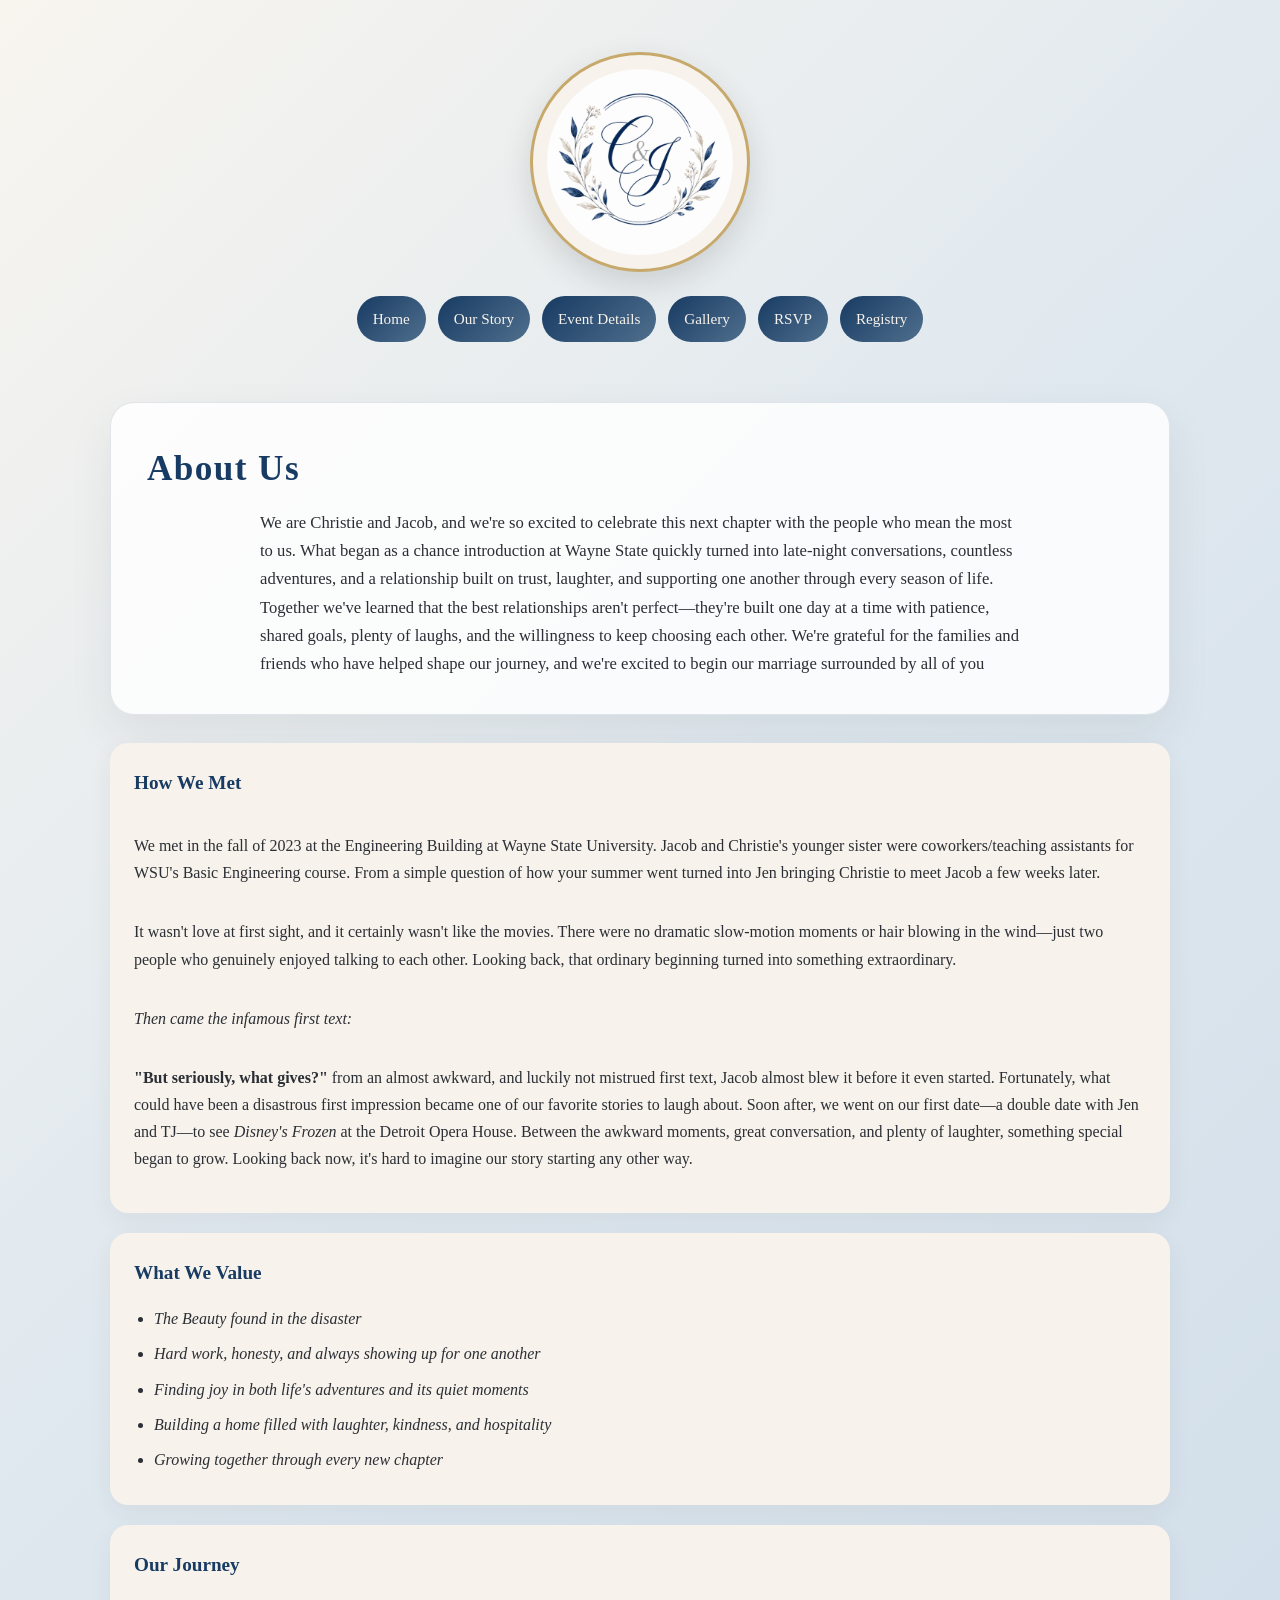
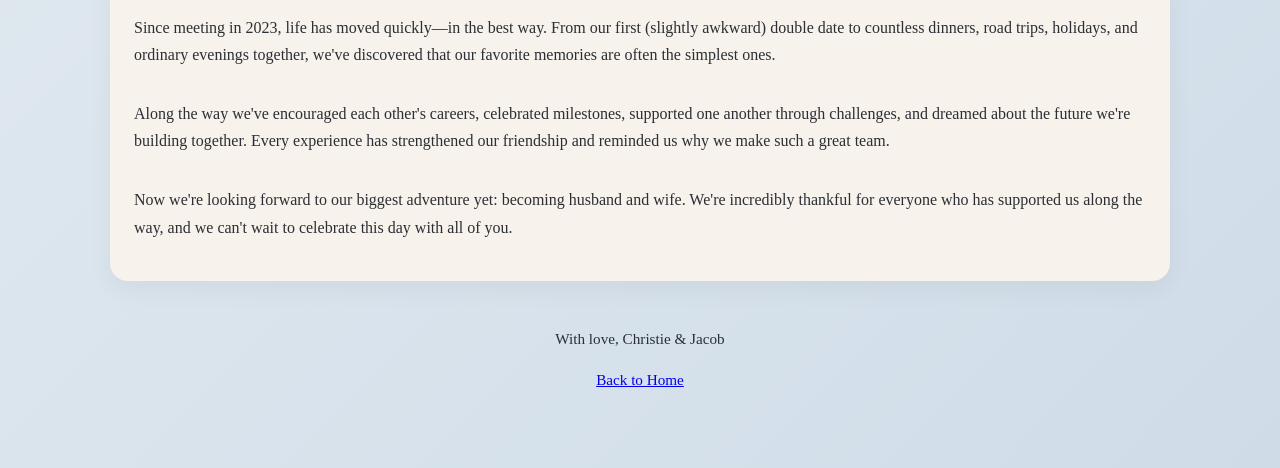
==== Wedding/WeddingSite/about-us.html @ 81b4ccc5 "Initial Commit of files for hosting" ====
<!DOCTYPE html>
<html lang="en">
<head>
  <meta charset="UTF-8" />
  <meta name="viewport" content="width=device-width, initial-scale=1.0" />
  <title>About Us</title>
  <style>
    :root {
      --blue: #dfe8ef;
      --navy: #183b63;
      --steel: #4f6f8d;
      --gold: #c7a96b;
      --ink: #2b2f35;
      --cream: #f7f2eb;
    }

    * {
      box-sizing: border-box;
    }

    body {
      margin: 0;
      font-family: "Georgia", "Times New Roman", serif;
      color: var(--ink);
      background: linear-gradient(135deg, #f8f5ef 0%, var(--blue) 45%, #cfdce8 100%);
      line-height: 1.7;
    }

    .page {
      max-width: 1100px;
      margin: 0 auto;
      padding: 32px 20px 60px;
    }

    header {
      text-align: center;
      padding: 20px 0 30px;
    }

    .emblem {
      width: 220px;
      height: 220px;
      margin: 0 auto 24px;
      border-radius: 50%;
      border: 3px solid var(--gold);
      background: var(--cream);
      display: flex;
      align-items: center;
      justify-content: center;
      padding: 14px;
      box-shadow: 0 12px 30px rgba(47, 47, 47, 0.15);
      overflow: hidden;
    }

    .emblem img {
      width: 100%;
      height: 100%;
      object-fit: cover;
      border-radius: 50%;
      display: block;
    }

    nav {
      display: flex;
      justify-content: center;
      flex-wrap: wrap;
      gap: 12px;
      margin-bottom: 30px;
    }

    nav a {
      text-decoration: none;
      color: var(--cream);
      background: linear-gradient(135deg, var(--navy), var(--steel));
      padding: 10px 16px;
      border-radius: 999px;
      font-size: 0.95rem;
      transition: transform 0.2s ease, background 0.2s ease;
    }

    nav a:hover {
      transform: translateY(-2px);
      background: linear-gradient(135deg, var(--gold), #d8be82);
      color: var(--ink);
    }

    .hero {
      background: rgba(255, 255, 255, 0.82);
      border: 1px solid rgba(24, 59, 99, 0.12);
      border-radius: 24px;
      padding: 36px;
      box-shadow: 0 18px 45px rgba(47, 47, 47, 0.08);
      margin-bottom: 28px;
    }

    .hero h1 {
      font-size: 2.2rem;
      margin: 0 0 10px;
      color: var(--navy);
      letter-spacing: 0.04em;
    }

    .hero p {
      max-width: 760px;
      margin: 0 auto;
      font-size: 1.04rem;
    }

    .content-stack {
      display: flex;
      flex-direction: column;
      gap: 20px;
    }

    .card {
      background: var(--cream);
      border-radius: 18px;
      padding: 24px;
      box-shadow: 0 8px 24px rgba(47, 47, 47, 0.06);
      display: flex;
      flex-direction: column;
      justify-content: space-between;
      min-height: 220px;
    }

    .card h2 {
      color: var(--navy);
      margin-top: 0;
      font-size: 1.2rem;
    }

    ul {
      padding-left: 20px;
      margin: 0;
    }

    li {
      margin-bottom: 8px;
    }

    footer {
      text-align: center;
      padding-top: 30px;
      color: var(--ink);
      font-size: 0.95rem;
    }

    @media (max-width: 760px) {
      .card {
        min-height: auto;
      }
    }
  </style>
</head>
<body>
  <div class="page">
    <header>
      <div class="emblem" aria-label="Wedding emblem">
        <img src="../images/wedding-emblem-color.png" alt="Wedding emblem" />
      </div>
      <nav>
        <a href="homepage.html">Home</a>
        <a href="about-us.html">Our Story</a>
        <a href="event-details.html">Event Details</a>
        <a href="gallery.html">Gallery</a>
        <a href="rsvp.html">RSVP</a>
        <a href="registry.html">Registry</a>
      </nav>
    </header>

    <section class="hero" id="story">
      <h1>About Us</h1>
      <p>We are Christie and Jacob, and we're so excited to celebrate this next chapter with the people who mean the most to us. What began as a chance introduction at Wayne State quickly turned into late-night conversations, countless adventures, and a relationship built on trust, laughter, and supporting one another through every season of life.</p>
      <p>Together we've learned that the best relationships aren't perfect—they're built one day at a time with patience, shared goals, plenty of laughs, and the willingness to keep choosing each other. We're grateful for the families and friends who have helped shape our journey, and we're excited to begin our marriage surrounded by all of you</p>
    </section>

    <section class="content-stack">
      <article class="card">
        <h2>How We Met</h2>
        <p>We met in the fall of 2023 at the Engineering Building at Wayne State University. Jacob and Christie's younger sister were coworkers/teaching assistants for WSU's Basic Engineering course. From a simple question of how your summer went turned into Jen bringing Christie to meet Jacob a few weeks later.</p>
        <p>It wasn't love at first sight, and it certainly wasn't like the movies. There were no dramatic slow-motion moments or hair blowing in the wind—just two people who genuinely enjoyed talking to each other. Looking back, that ordinary beginning turned into something extraordinary.</p>
        <p><i>Then came the infamous first text:</i></p>
        <p><b>"But seriously, what gives?"</b> from an almost awkward, and luckily not mistrued first text, Jacob almost blew it before it even started. Fortunately, what could have been a disastrous first impression became one of our favorite stories to laugh about. Soon after, we went on our first date—a double date with Jen and TJ—to see <i>Disney's Frozen</i> at the Detroit Opera House. Between the awkward moments, great conversation, and plenty of laughter, something special began to grow. Looking back now, it's hard to imagine our story starting any other way.</p>
      </article>

      <article class="card" id="values">
        <h2>What We Value</h2>
        <ul>
          <li><i>The Beauty found in the disaster</i></li>
          <li><i>Hard work, honesty, and always showing up for one another</i></li>
          <li><i>Finding joy in both life's adventures and its quiet moments</i></li>
          <li><i>Building a home filled with laughter, kindness, and hospitality</i></li>
          <li><i>Growing together through every new chapter</i></li>
        </ul>
      </article>

      <article class="card" id="journey">
        <h2>Our Journey</h2>
        <p>Since meeting in 2023, life has moved quickly—in the best way. From our first (slightly awkward) double date to countless dinners, road trips, holidays, and ordinary evenings together, we've discovered that our favorite memories are often the simplest ones.</p>
        <p>Along the way we've encouraged each other's careers, celebrated milestones, supported one another through challenges, and dreamed about the future we're building together. Every experience has strengthened our friendship and reminded us why we make such a great team.</p>
        <p>Now we're looking forward to our biggest adventure yet: becoming husband and wife. We're incredibly thankful for everyone who has supported us along the way, and we can't wait to celebrate this day with all of you.</p>
      </article>
    </section>

    <footer>
      <p>With love, Christie &amp; Jacob</p>
      <p><a href="homepage.html">Back to Home</a></p>
    </footer>
  </div>
</body>
</html>
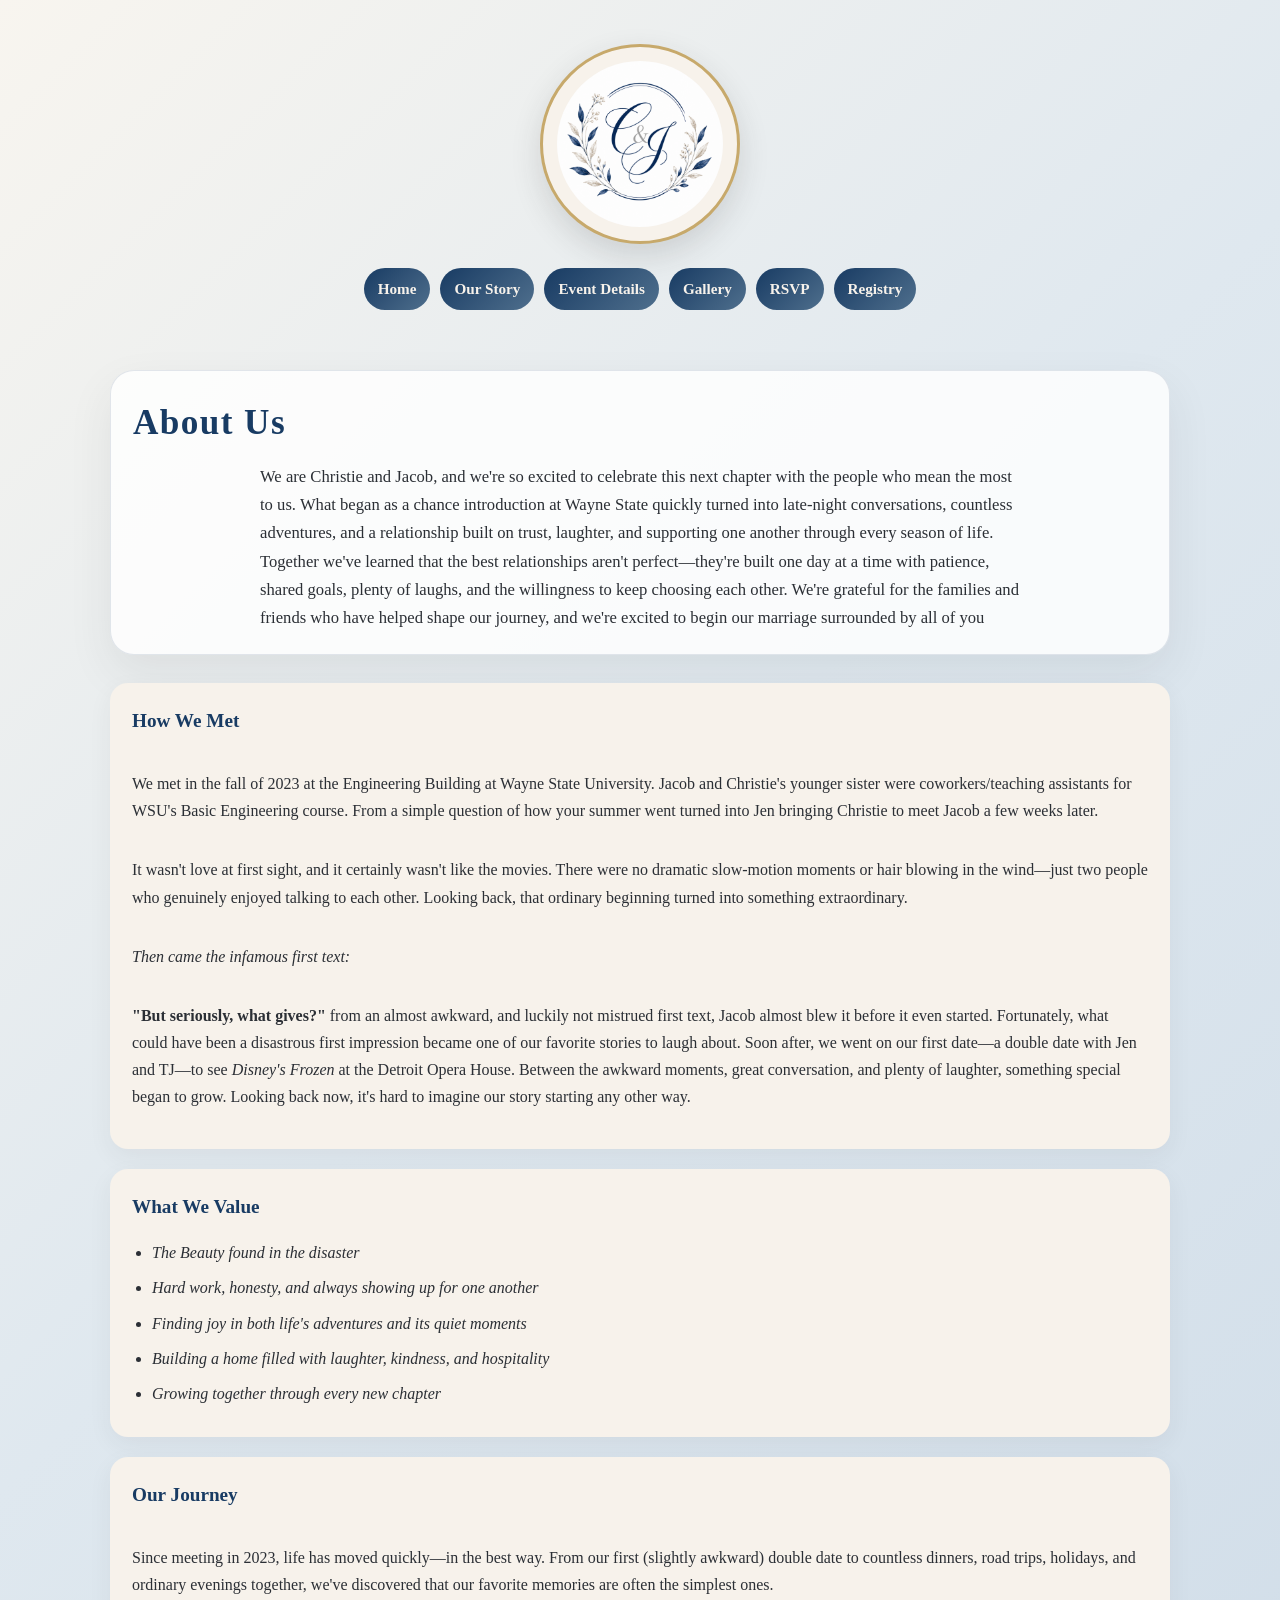
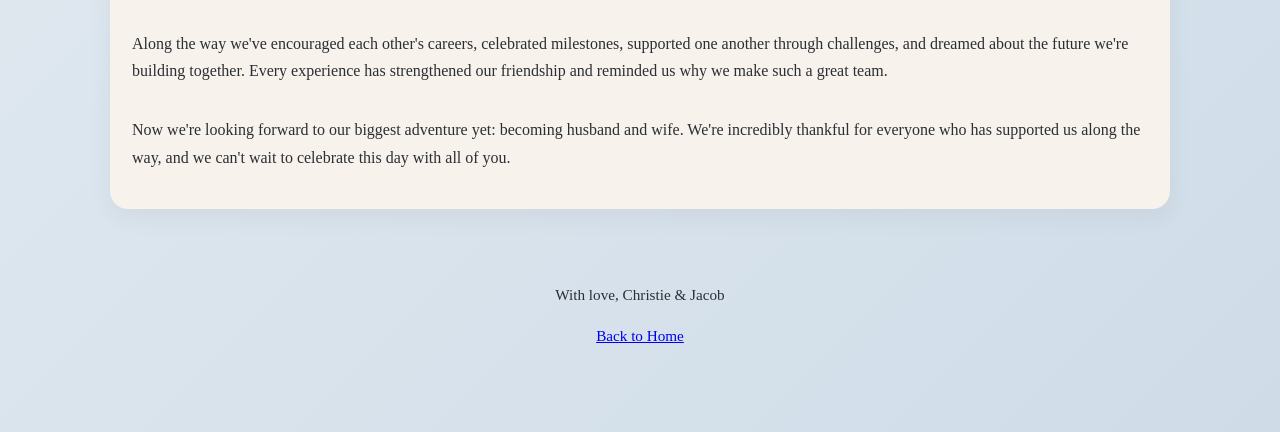
==== commit 3e997e12: "modified:   Wedding/WeddingSite/about-us.html 	modified:   Wedding/WeddingSite/event-details.html 	n" ====
--- a/Wedding/WeddingSite/about-us.html
+++ b/Wedding/WeddingSite/about-us.html
@@ -151,6 +151,7 @@
       }
     }
   </style>
+  <link rel="stylesheet" href="finish.css">
 </head>
 <body>
   <div class="page">
--- a/Wedding/WeddingSite/finish.css
+++ b/Wedding/WeddingSite/finish.css
@@ -0,0 +1,75 @@
+/* Finishing stylesheet — lightweight overrides and alignment fixes */
+:root{
+  --finish-gap: 18px;
+}
+
+/* Page container tweaks */
+.page{
+  padding-top:24px;
+  padding-bottom:56px;
+}
+
+/* Header / emblem alignment improvements */
+header{
+  display:flex;
+  flex-direction:column;
+  align-items:center;
+  gap:12px;
+}
+
+.emblem{
+  width:200px !important;
+  height:200px !important;
+  margin-bottom:12px !important;
+}
+
+/* Slightly tighten nav and emphasize active links */
+nav{
+  gap:10px !important;
+  justify-content:center !important;
+}
+
+nav a{
+  padding:8px 14px !important;
+  font-weight:600 !important;
+}
+
+nav a[aria-current="page"], nav a.active{
+  box-shadow:0 6px 18px rgba(24,59,99,0.12);
+  transform:none !important;
+}
+
+/* Card/grid spacing consistency */
+.sections, .layout{
+  gap:20px !important;
+}
+
+.card, .form-card, .hero, .countdown-card{
+  padding:22px !important;
+}
+
+/* Forms: improve label alignment and input sizing */
+.form-grid{
+  gap:14px !important;
+}
+
+label{ 
+  gap:6px !important;
+}
+
+input, textarea, select{
+  min-height:40px;
+}
+
+/* Footer spacing */
+footer{
+  margin-top:28px;
+  padding-bottom:12px;
+}
+
+/* Responsive tweaks */
+@media (max-width:640px){
+  .emblem{ width:160px !important; height:160px !important; }
+  .hero, .form-card, .countdown-card{ padding:18px !important; }
+  .page{ padding-left:16px; padding-right:16px; }
+}
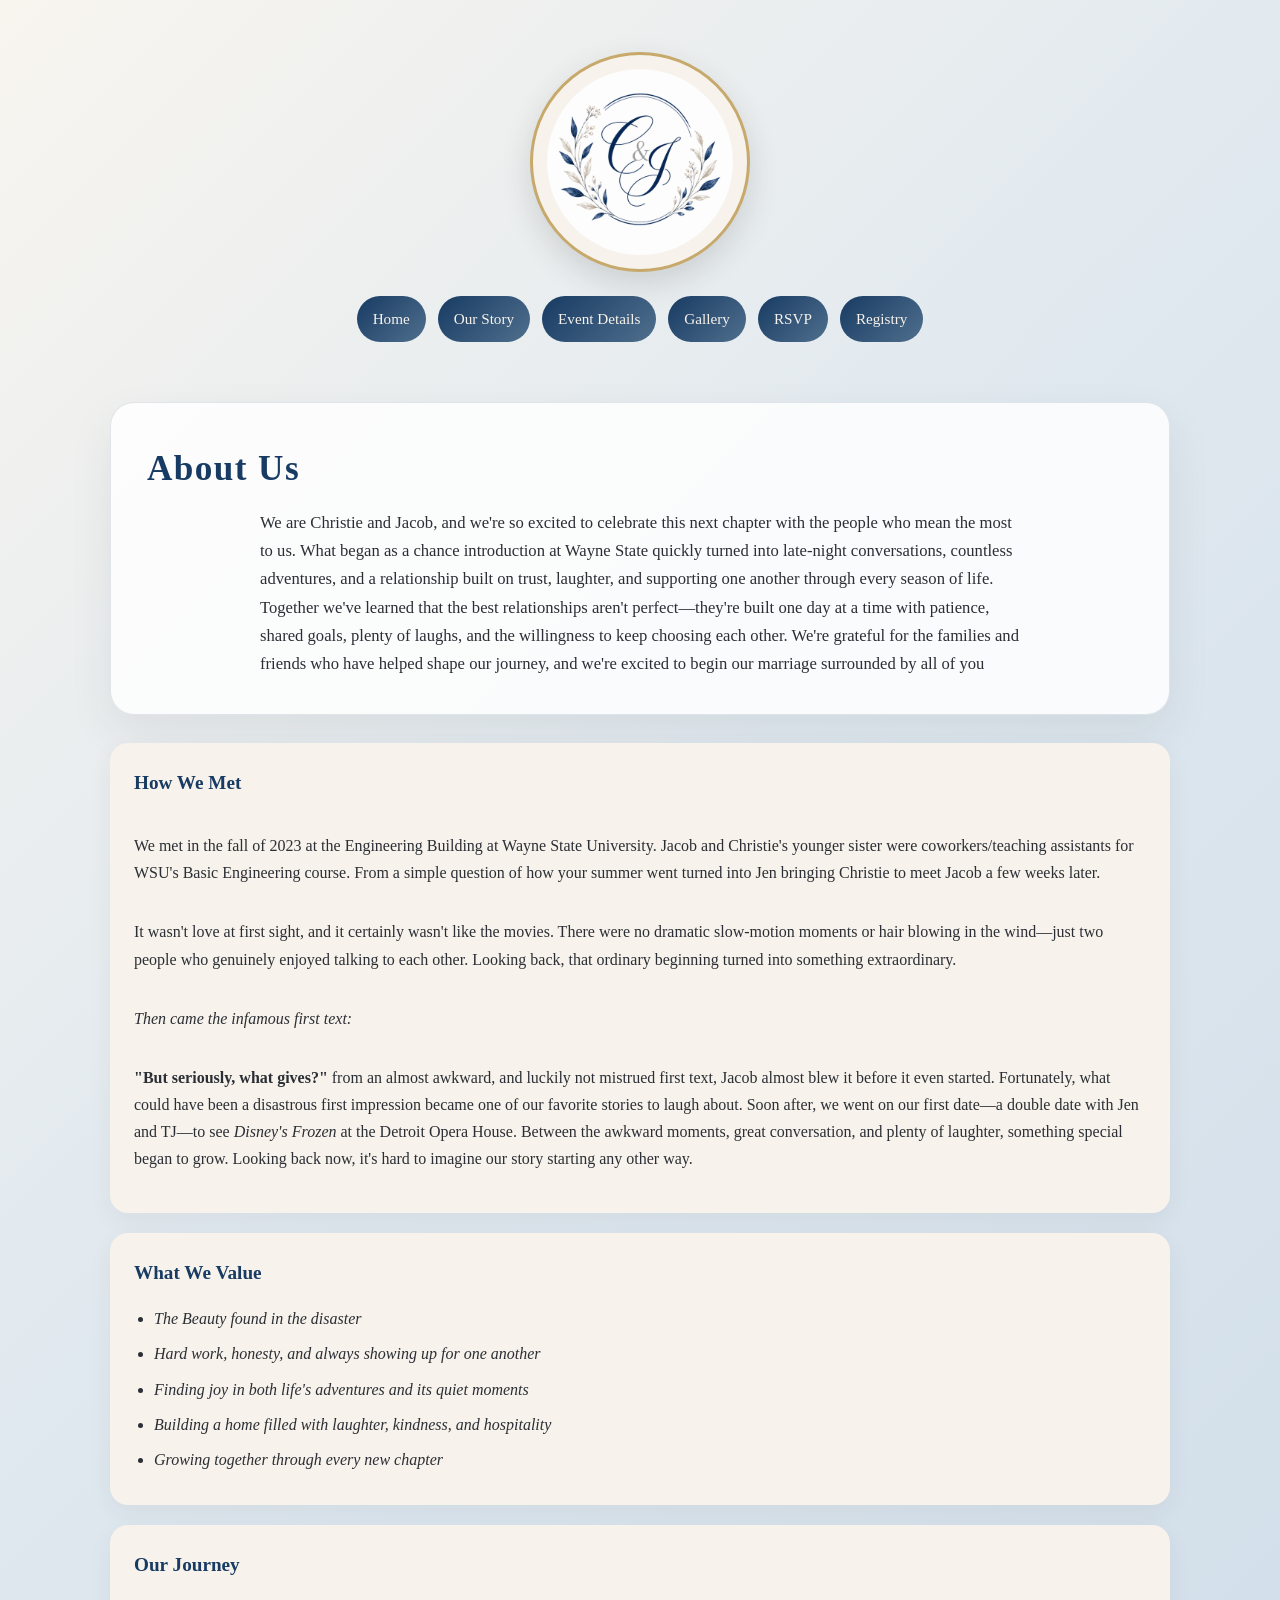
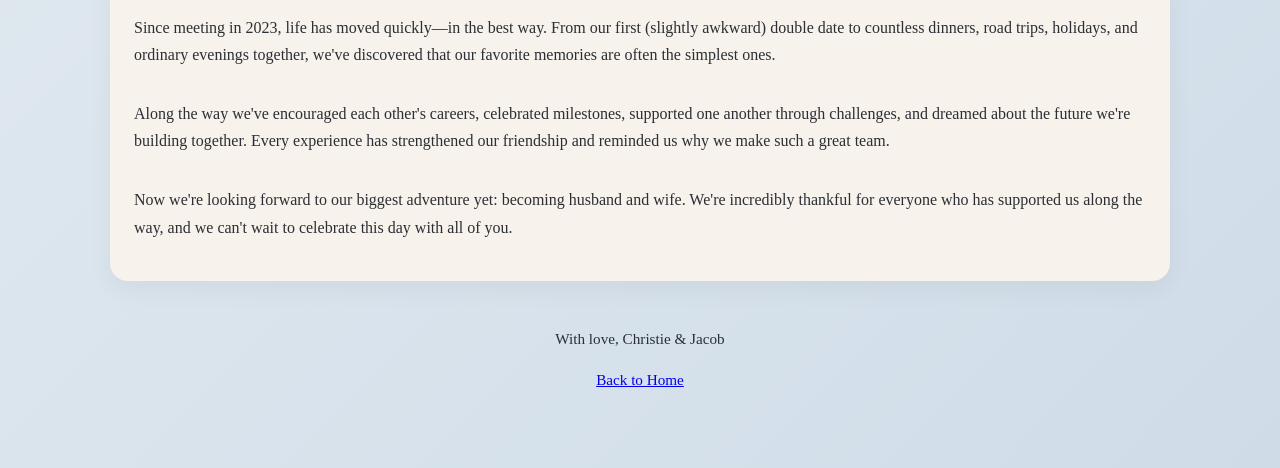
==== commit d593fab5: "modified:   Wedding/WeddingSite/about-us.html 	modified:   Wedding/WeddingSite/event-details.html 	d" ====
--- a/Wedding/WeddingSite/about-us.html
+++ b/Wedding/WeddingSite/about-us.html
@@ -151,7 +151,6 @@
       }
     }
   </style>
-  <link rel="stylesheet" href="finish.css">
 </head>
 <body>
   <div class="page">
